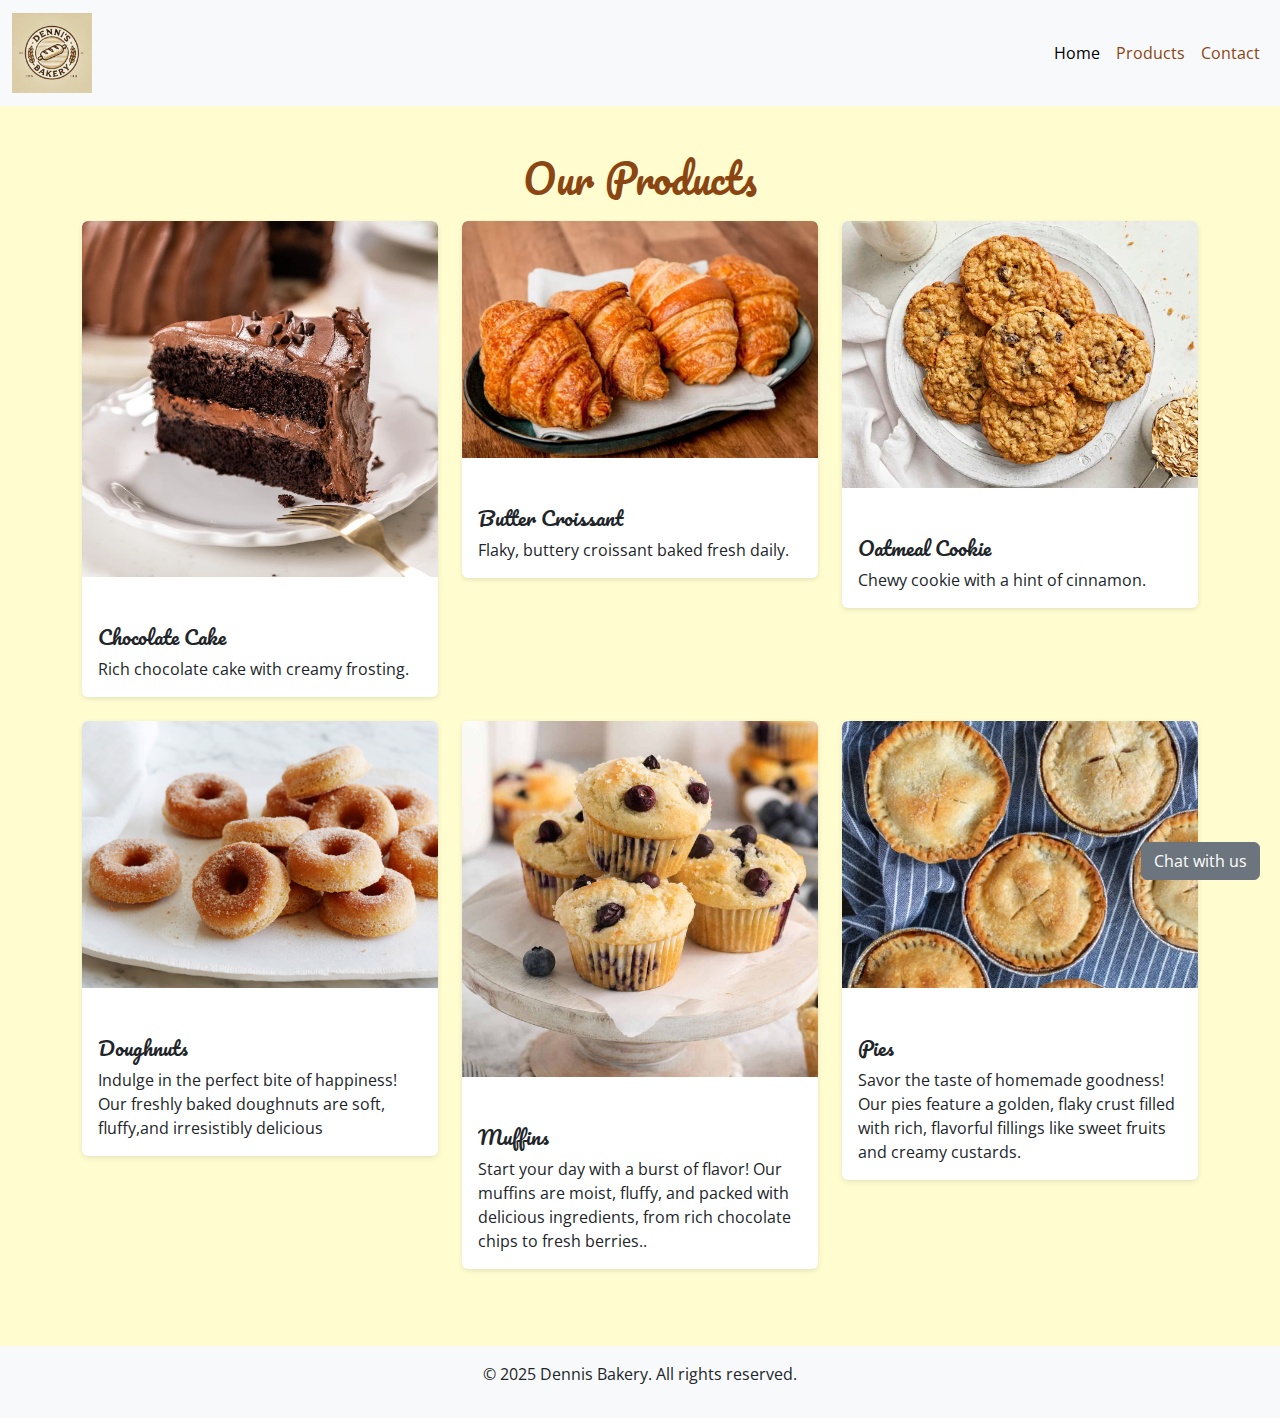
==== products.html @ 0dc8195e "bakery" ====
<!DOCTYPE html>
<html lang="en">
<head>
    <meta charset="UTF-8">
    <meta name="viewport" content="width=device-width, initial-scale=1.0">
    <title>Dennis Bakery - Products</title>
    <link href="https://cdn.jsdelivr.net/npm/bootstrap@5.3.0/dist/css/bootstrap.min.css" rel="stylesheet">
    <link href="https://fonts.googleapis.com/css2?family=Pacifico&family=Open+Sans&display=swap" rel="stylesheet">
    <link rel="stylesheet" href="styles.css">
</head>
<body>
    <header>
        <nav class="navbar navbar-expand-lg navbar-light bg-light">
            <div class="container-fluid">
                <a class="navbar-brand" href="#">
                    <img src="images/Logo.jpg" alt="Dennis Logo" class="img-fluid" width="80" height="80">
                    
                </a>
                <button class="navbar-toggler" type="button" data-bs-toggle="collapse" data-bs-target="#navbarNav" aria-controls="navbarNav" aria-expanded="false" aria-label="Toggle navigation">
                    <span class="navbar-toggler-icon"></span>
                </button>
                <div class="collapse navbar-collapse" id="navbarNav">
                    <ul class="navbar-nav ms-auto">
                        <li class="nav-item">
                            <a class="nav-link active" aria-current="page" href="index.html">Home</a>
                        </li>
                        <li class="nav-item">
                            <a class="nav-link" href="products.html">Products</a>
                        </li>
                        <li class="nav-item">
                            <a class="nav-link" href="contact.html">Contact</a>
                        </li>
                    </ul>
                </div>
            </div>
        </nav>
    </header>
    <main>
        <section class="products py-5">
            <div class="container">
                <h1 class="text-center mb-4">Our Products</h1>
                <div class="row">
                    <div class="col-md-4 mb-4">
                        <div class="card">
                            <img src="images/chocolate cake-service.jpg" class="card-img-top" alt="Chocolate Cake">
                            <div class="card-body">
                                <h5 class="card-title">Chocolate Cake</h5>
                                <p class="card-text">Rich chocolate cake with creamy frosting.</p>
                            </div>
                        </div>
                    </div>
                    <div class="col-md-4 mb-4">
                        <div class="card">
                            <img src="images/Butter-Croissants-service.jpg" class="card-img-top" alt="Croissant">
                            <div class="card-body">
                                <h5 class="card-title">Butter Croissant</h5>
                                <p class="card-text">Flaky, buttery croissant baked fresh daily.</p>
                            </div>
                        </div>
                    </div>
                    <div class="col-md-4 mb-4">
                        <div class="card">
                            <img src="images/Oatmeal-Cookies-services.jpg" class="card-img-top" alt="Oatmeal Cookie">
                            <div class="card-body">
                                <h5 class="card-title">Oatmeal Cookie</h5>
                                <p class="card-text">Chewy cookie with a hint of cinnamon.</p>
                            </div>
                        </div>
                    </div>
                    <div class="col-md-4 mb-4">
                        <div class="card">
                            <img src="images/doughnuts-service.jpg" class="card-img-top" alt="Doughnuts">
                            <div class="card-body">
                                <h5 class="card-title">Doughnuts</h5>
                                <p class="card-text">Indulge in the perfect bite of happiness! Our freshly baked doughnuts are soft, fluffy,and irresistibly delicious</p>
                            </div>
                        </div>
                    </div>
                    <div class="col-md-4 mb-4">
                        <div class="card">
                            <img src="images/muffins-service.jpg" class="card-img-top" alt="Muffins">
                            <div class="card-body">
                                <h5 class="card-title">Muffins</h5>
                                <p class="card-text">Start your day with a burst of flavor! Our muffins are moist, fluffy, and packed with delicious ingredients, from rich chocolate chips to fresh berries..</p>
                            </div>
                        </div>
                    </div>
                    <div class="col-md-4 mb-4">
                        <div class="card">
                            <img src="images/Pies-service.jpg" class="card-img-top" alt="Pies">
                            <div class="card-body">
                                <h5 class="card-title">Pies</h5>
                                <p class="card-text">Savor the taste of homemade goodness! Our pies feature a golden, flaky crust filled with rich, flavorful fillings like sweet fruits and creamy custards.</p>
                            </div>
                        </div>
                    </div>
                </div>
            </div>
        </section>
    </main>

    <!-- Chat Button -->
<button class="btn btn-secondary chat-button" data-bs-toggle="modal" data-bs-target="#chatbotModal">Chat with us</button>

<!-- Chatbot Modal -->
<div class="modal fade" id="chatbotModal" tabindex="-1" aria-labelledby="chatbotModalLabel" aria-hidden="true">
    <div class="modal-dialog">
        <div class="modal-content">
            <div class="modal-header">
                <h5 class="modal-title" id="chatbotModalLabel">Chat with us</h5>
                <button type="button" class="btn-close" data-bs-dismiss="modal" aria-label="Close"></button>
            </div>
            <div class="modal-body">
                <div id="conversation" style="height: 200px; overflow-y: auto; border: 1px solid #ccc; padding: 10px;"></div>
                <div class="input-group mt-3">
                    <input type="text" id="userInput" class="form-control" placeholder="Type your message...">
                    <button class="btn btn-primary" id="sendButton">Send</button>
                </div>
            </div>
        </div>
    </div>
</div>
    <footer class="bg-light text-center py-3">
        <p>&copy; 2025 Dennis Bakery. All rights reserved.</p>
    </footer>
    <script src="https://cdn.jsdelivr.net/npm/bootstrap@5.3.0/dist/js/bootstrap.bundle.min.js"></script>
    <script src="script.js"></script>
</body>
</html>
---- styles.css ----
body {
    font-family: 'Open Sans', sans-serif;
    background-color: #FFFDD0; /* Light cream background */
}

h1, h2, h3, h5 {
    font-family: 'Pacifico', cursive;
    color: #8B4513; /* Warm brown */
}

.navbar-brand, .nav-link {
    color: #8B4513;
}

.btn-primary {
    background-color: #FFC0CB; /* Soft pink */
    border-color: #FFC0CB;
    color: #8B4513;
}

.btn-primary:hover {
    transform: scale(1.05);
    transition: transform 0.2s;
    background-color: #FFB6C1;
    border-color: #FFB6C1;
}

.nav-link:hover {
    background-color: lightblue;
}

.card {
    border: none;
    box-shadow: 0 2px 5px rgba(0,0,0,0.1);
    transition: transform 0.3s;
    transform: translateY(-5px);
    display: grid;
    gap: 2rem;
    overflow: hidden;
}

.card:hover {
    transform: translateY(0);
    box-shadow: 0 4px 10px rgba(0,0,0,0.2);
}

.chat-button {
    position: fixed;
    bottom: 20px;
    right: 20px;
    z-index: 1000;
}
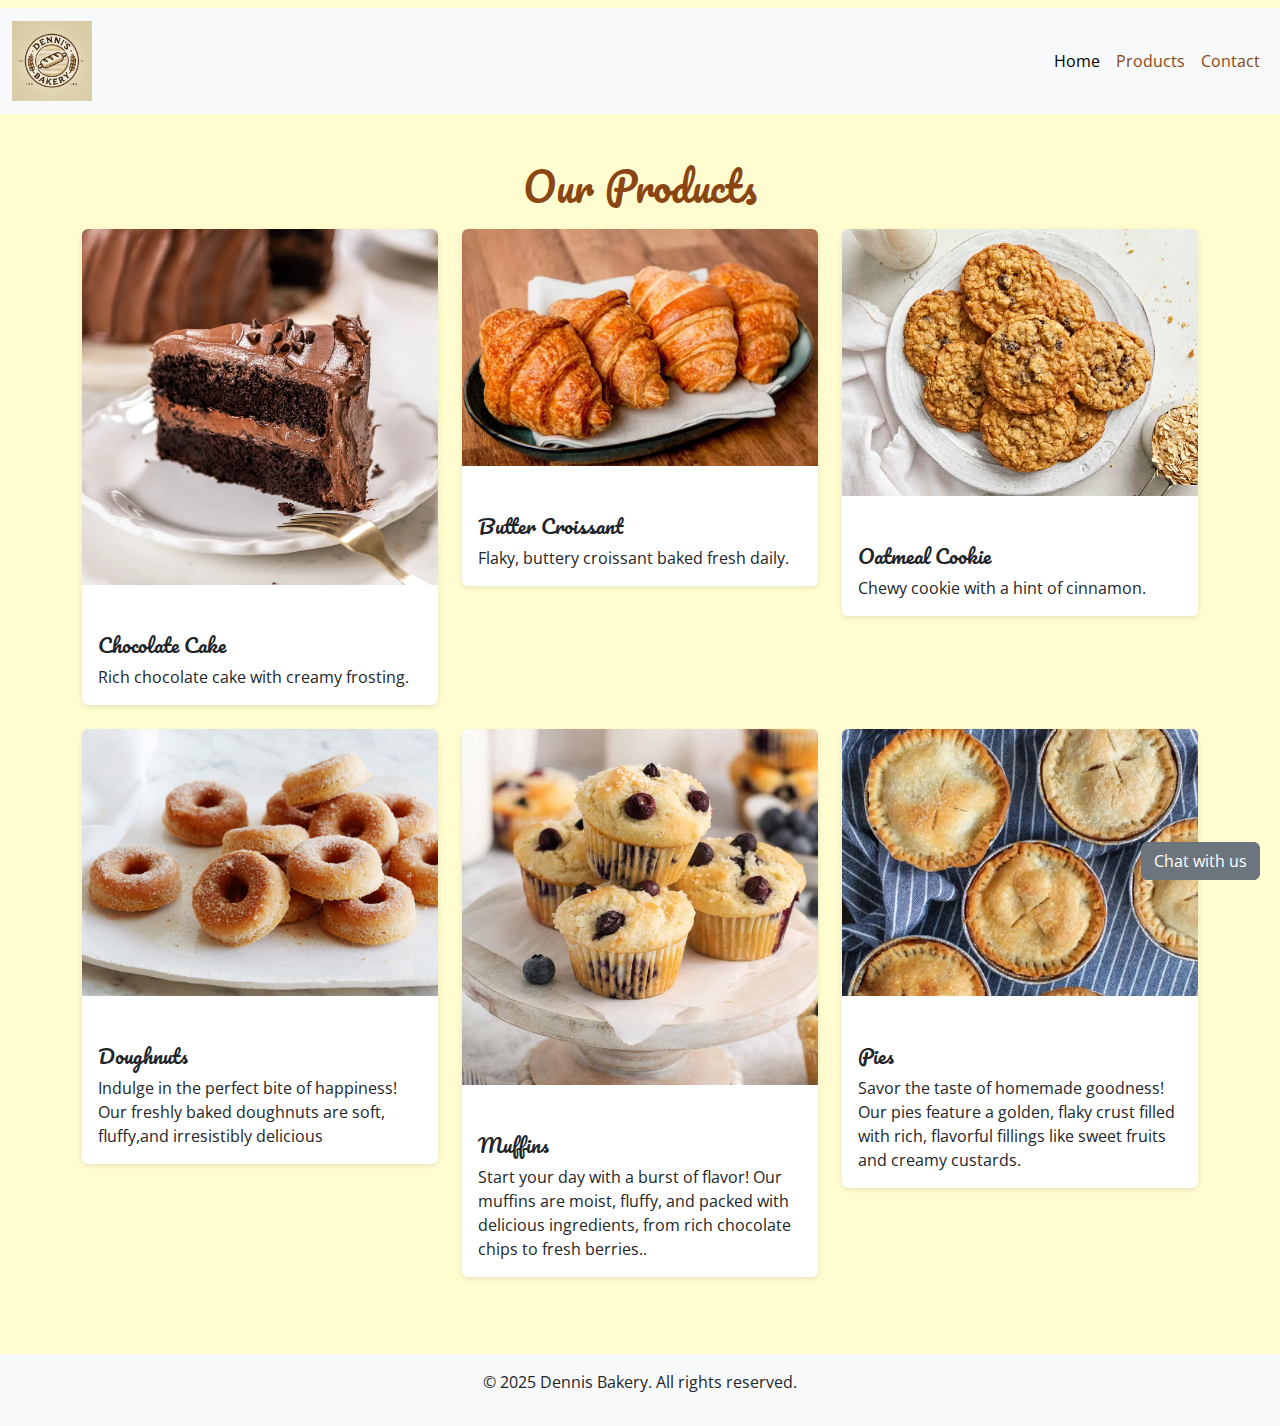
==== commit 8ed54542: "Updated products.html" ====
--- a/products.html
+++ b/products.html
@@ -7,6 +7,7 @@
     <link href="https://cdn.jsdelivr.net/npm/bootstrap@5.3.0/dist/css/bootstrap.min.css" rel="stylesheet">
     <link href="https://fonts.googleapis.com/css2?family=Pacifico&family=Open+Sans&display=swap" rel="stylesheet">
     <link rel="stylesheet" href="styles.css">
+    <h1></h1>
 </head>
 <body>
     <header>
@@ -126,4 +127,4 @@
     <script src="https://cdn.jsdelivr.net/npm/bootstrap@5.3.0/dist/js/bootstrap.bundle.min.js"></script>
     <script src="script.js"></script>
 </body>
-</html>+</html>
